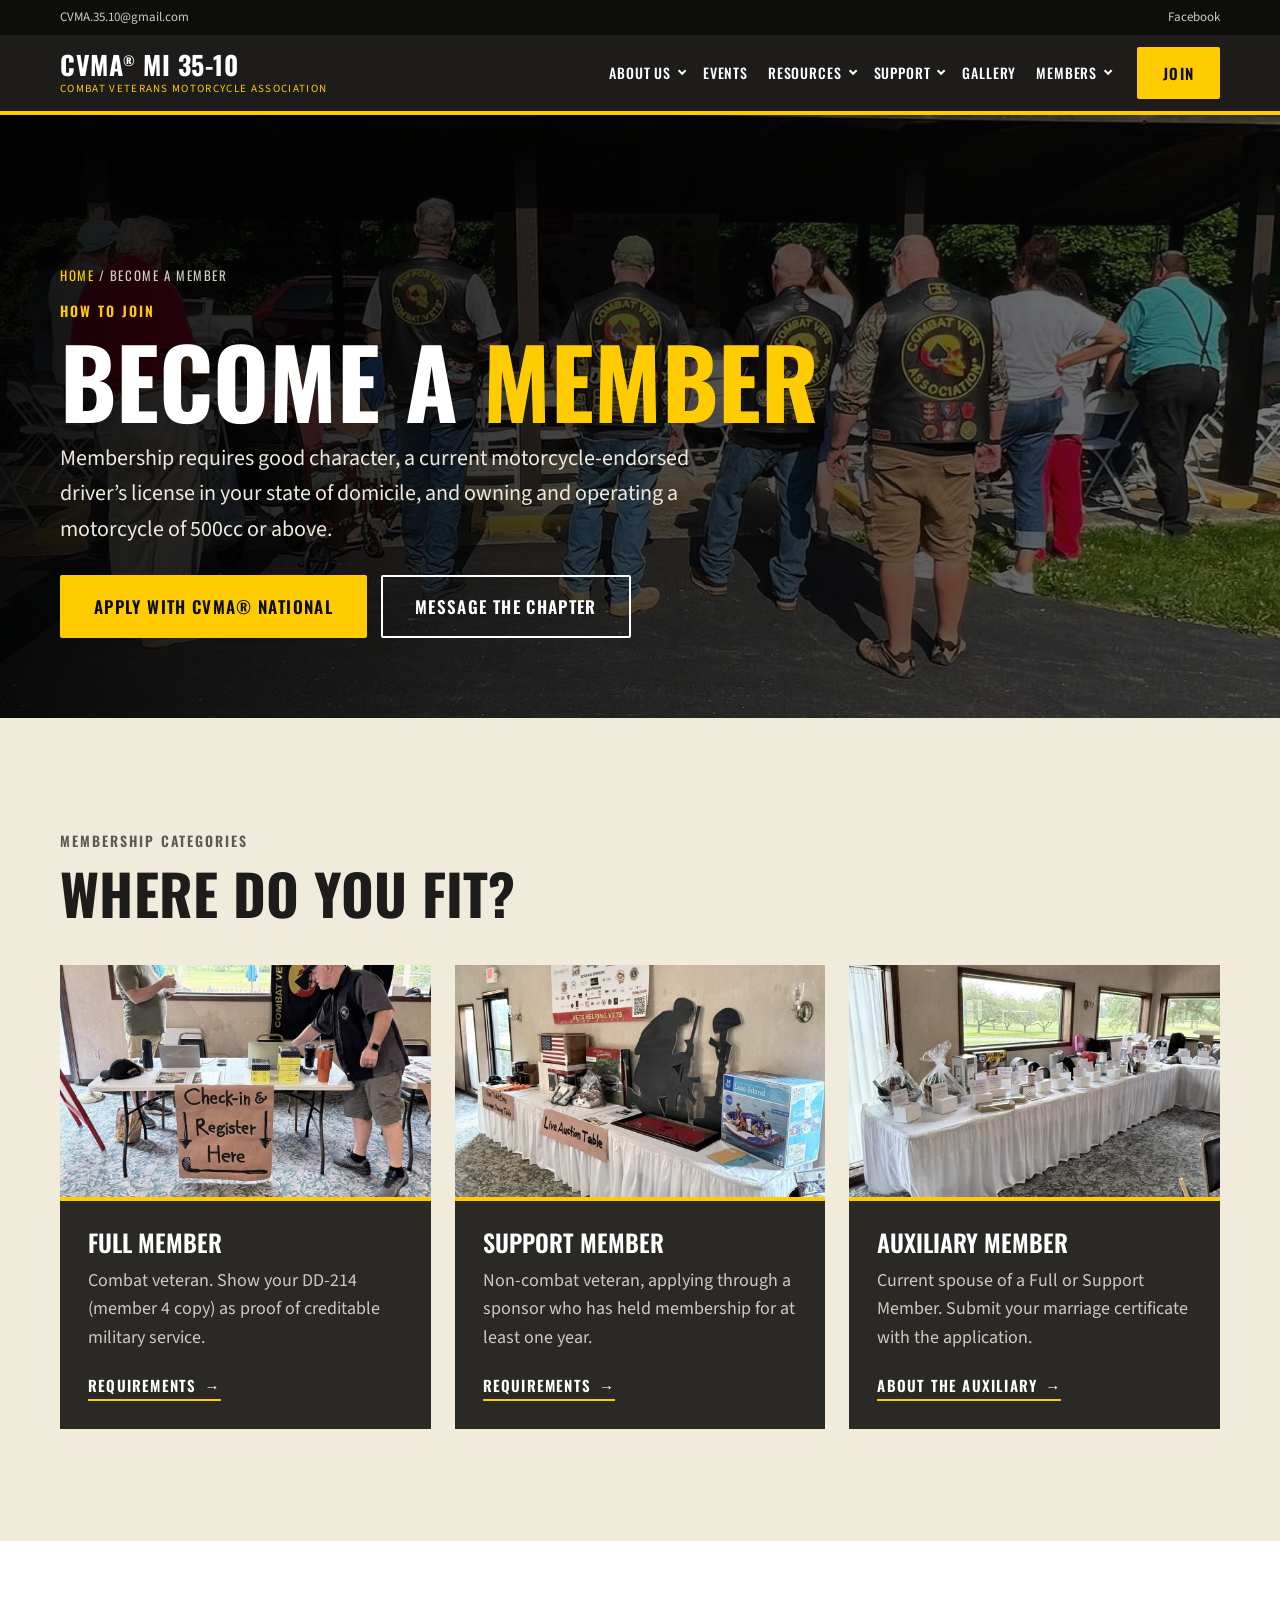
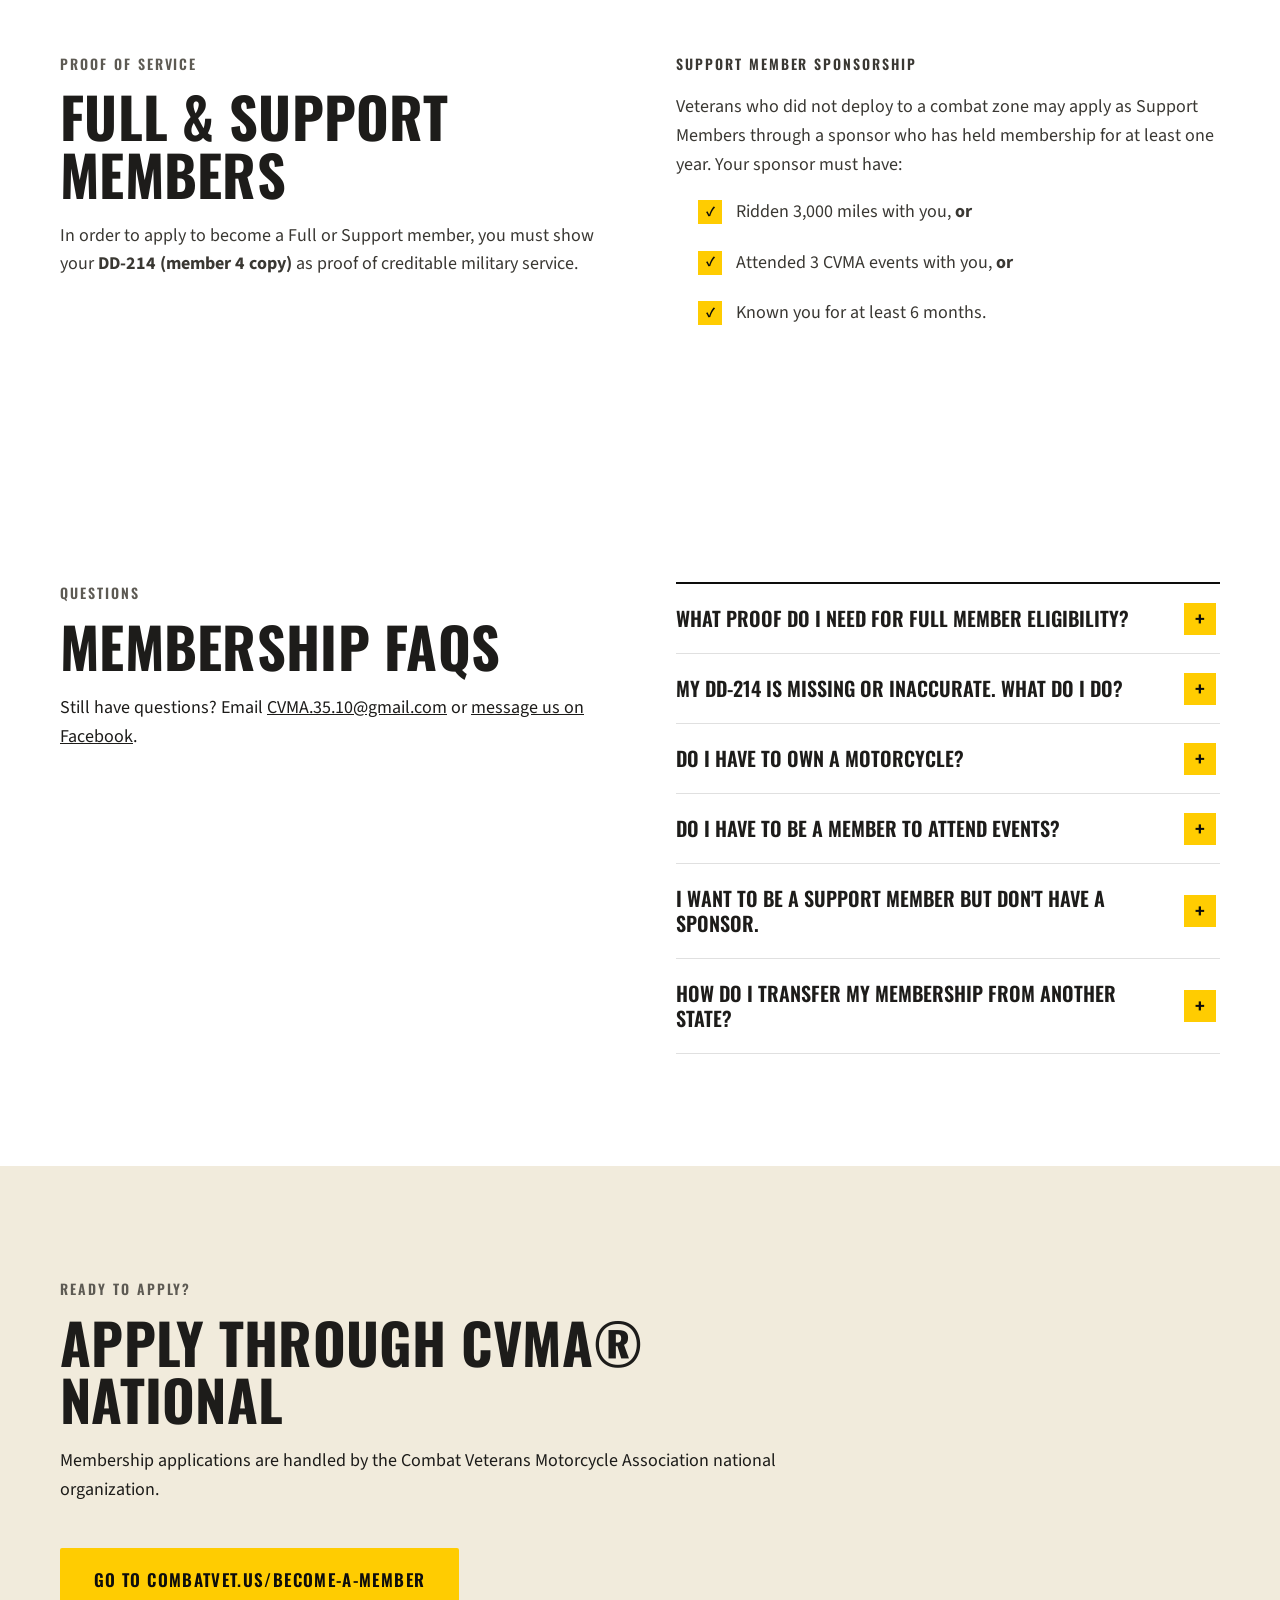
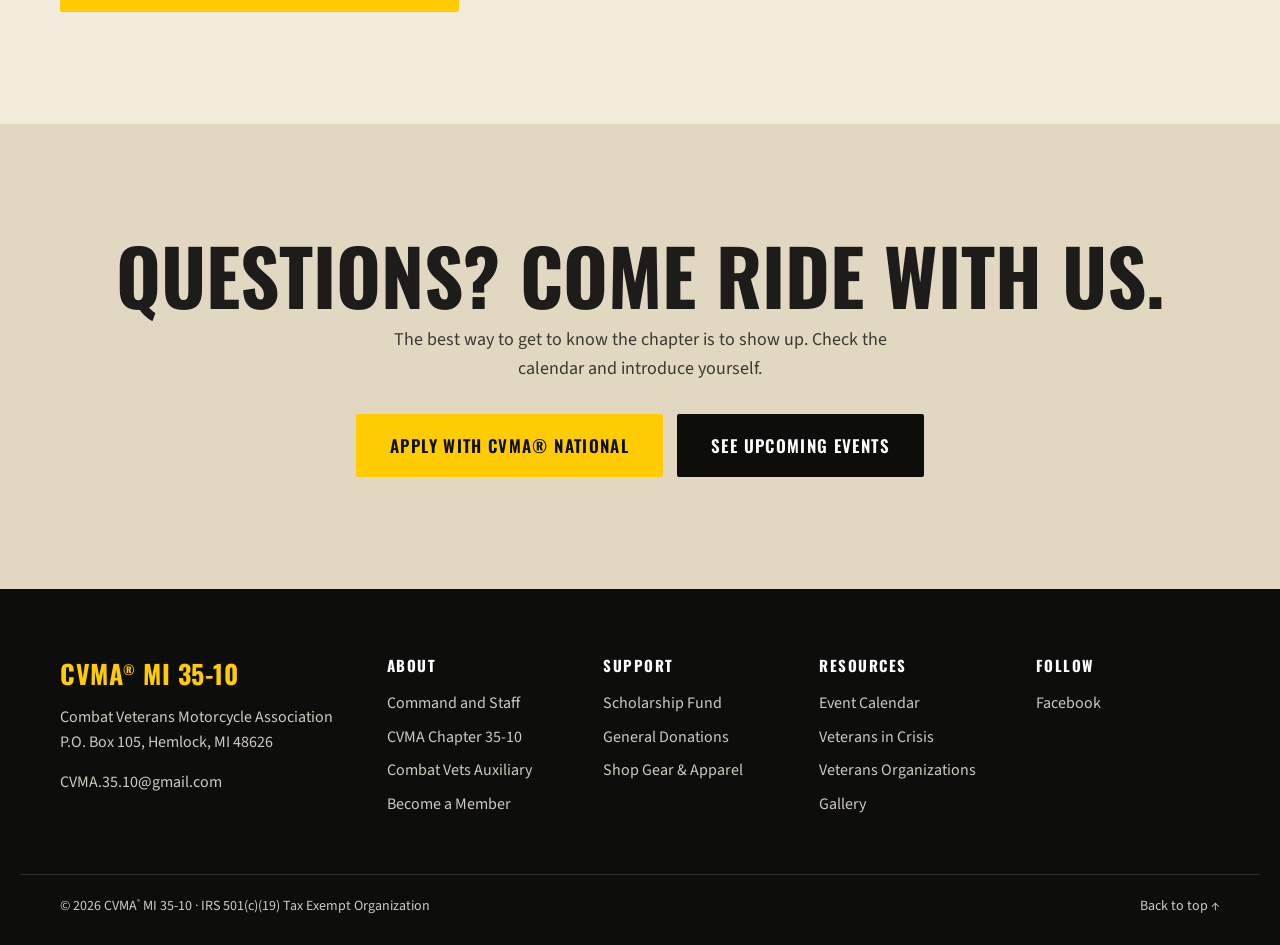
==== become-a-member/index.html @ 61078ded "Initial import: chapter website files from Brandon handoff (Oct 26, 2026)" ====
<!DOCTYPE html>
<html lang="en">
<head>
  <meta charset="utf-8">
  <meta name="viewport" content="width=device-width, initial-scale=1">
  <title>Become a Member | CVMA® MI 35-10</title>
  <meta name="description" content="How to join CVMA® MI 35-10 — membership requirements, FAQs and how to apply through CVMA® National.">
  <meta property="og:title" content="Become a Member — CVMA® MI 35-10">
  <meta property="og:description" content="How to join CVMA® MI 35-10 — membership requirements, FAQs and how to apply through CVMA® National.">
  <link rel="icon" href="../assets/img/favicon.png">
  <link rel="preconnect" href="https://fonts.googleapis.com">
  <link rel="preconnect" href="https://fonts.gstatic.com" crossorigin>
  <link href="https://fonts.googleapis.com/css2?family=Oswald:wght@400;500;600;700&family=Source+Sans+3:wght@400;600;700&display=swap" rel="stylesheet">
  <link rel="stylesheet" href="../css/styles.css">
</head>
<body data-page="become-a-member">
  <script src="../js/site-nav.js"></script>

  <main id="main">
    <section class="page-hero">
      <img class="page-hero__img" src="../assets/img/photos/8.jpg" alt="" onerror="this.remove()">
      <div class="wrap page-hero__inner">
        <p class="crumbs"><a href="../">Home</a> / Become a Member</p>
        <p class="eyebrow eyebrow--gold">How to Join</p>
        <h1>Become a <span>Member</span></h1>
        <p class="page-hero__lead">Membership requires good character, a current motorcycle-endorsed driver’s license in your state of domicile, and owning and operating a motorcycle of 500cc or above.</p>
        <div class="hero__ctas"><a class="btn btn--gold btn--lg" href="https://www.combatvet.us/become-a-member" target="_blank" rel="noopener">Apply with CVMA® National</a><a class="btn btn--ghost btn--lg" href="https://www.facebook.com/profile.php?id=61577806524375" target="_blank" rel="noopener">Message the Chapter</a></div>
      </div>
    </section>

    <section class="section section--tan">
      <div class="wrap">
        <div class="section__head">
          <p class="eyebrow">Membership Categories</p>
          <h2 class="h2">Where do you fit?</h2>
        </div>
        <div class="cards cards--3">
          <a class="tile" href="#full"><div class="tile__img"><img src="../assets/img/photos/19.jpg" alt="Full member" loading="lazy" onerror="cvmaPh(this)"></div><div class="tile__body"><h3>Full Member</h3><p>Combat veteran. Show your DD-214 (member 4 copy) as proof of creditable military service.</p><span class="link-arrow">Requirements</span></div></a>
          <a class="tile" href="#support"><div class="tile__img"><img src="../assets/img/photos/20.jpg" alt="Support member" loading="lazy" onerror="cvmaPh(this)"></div><div class="tile__body"><h3>Support Member</h3><p>Non-combat veteran, applying through a sponsor who has held membership for at least one year.</p><span class="link-arrow">Requirements</span></div></a>
          <a class="tile" href="../combat-vets-auxiliary/"><div class="tile__img"><img src="../assets/img/photos/21.jpg" alt="Auxiliary member" loading="lazy" onerror="cvmaPh(this)"></div><div class="tile__body"><h3>Auxiliary Member</h3><p>Current spouse of a Full or Support Member. Submit your marriage certificate with the application.</p><span class="link-arrow">About the Auxiliary</span></div></a>
        </div>
      </div>
    </section>

    <section class="section section--light">
      <div class="wrap two-col">
        <div id="full">
          <p class="eyebrow">Proof of Service</p>
          <h2 class="h2">Full &amp; Support members</h2>
          <div class="prose">
            <p>In order to apply to become a Full or Support member, you must show your <strong>DD-214 (member 4 copy)</strong> as proof of creditable military service.</p>
          </div>
        </div>
        <div id="support" class="prose">
          <p class="eyebrow">Support Member Sponsorship</p>
          <p>Veterans who did not deploy to a combat zone may apply as Support Members through a sponsor who has held membership for at least one year. Your sponsor must have:</p>
          <ul class="checks">
            <li>Ridden 3,000 miles with you, <strong>or</strong></li>
            <li>Attended 3 CVMA events with you, <strong>or</strong></li>
            <li>Known you for at least 6 months.</li>
          </ul>
        </div>
      </div>
    </section>

    <section class="section section--light">
      <div class="wrap two-col">
        <div>
          <p class="eyebrow">Questions</p>
          <h2 class="h2">Membership FAQs</h2>
          <p>Still have questions? Email <a href="mailto:CVMA.35.10@gmail.com">CVMA.35.10@gmail.com</a> or <a href="https://www.facebook.com/profile.php?id=61577806524375" target="_blank" rel="noopener">message us on Facebook</a>.</p>
        </div>
        <div class="faq">
          <details><summary>What proof do I need for Full Member eligibility?</summary><div><p>You MUST have a DD-214 showing your combat service or verifiable, official documentation showing a combat award.</p></div></details>
          <details><summary>My DD-214 is missing or inaccurate. What do I do?</summary><div><p>You can request your records from the National Archives: <a href="https://www.archives.gov/veterans/military-service-records" target="_blank" rel="noopener">archives.gov/veterans/military-service-records</a>.</p></div></details>
          <details><summary>Do I have to own a motorcycle?</summary><div><p>Yes. You MUST own a motorcycle 500cc or larger and have a valid registration and insurance.</p></div></details>
          <details><summary>Do I have to be a member to attend events?</summary><div><p>No. We welcome ALL vets to ride with CVMA 35-10 whether you are a member or not.</p></div></details>
          <details><summary>I want to be a Support Member but don't have a sponsor.</summary><div><p>Come out to our meetings and events — that's the best way to meet members who can sponsor you.</p></div></details>
          <details><summary>How do I transfer my membership from another state?</summary><div><p>Contact your current State Rep to start the transfer.</p></div></details>
        </div>
      </div>
    </section>

    <section class="section section--tan" id="apply">
      <div class="wrap">
        <div class="section__head">
          <p class="eyebrow">Ready to Apply?</p>
          <h2 class="h2">Apply through CVMA® National</h2>
          <p>Membership applications are handled by the Combat Veterans Motorcycle Association national organization.</p>
        </div>
        <a class="btn btn--gold btn--lg" href="https://www.combatvet.us/become-a-member" target="_blank" rel="noopener">Go to combatvet.us/become-a-member</a>
      </div>
    </section>
    <section class="join">
      <div class="wrap join__inner">
        <h2 class="join__title">Questions? Come ride with us.</h2>
        <p>The best way to get to know the chapter is to show up. Check the calendar and introduce yourself.</p>
        <div class="hero__ctas">
          <a class="btn btn--gold btn--lg" href="https://www.combatvet.us/become-a-member" target="_blank" rel="noopener">Apply with CVMA® National</a>
          <a class="btn btn--dark btn--lg" href="../event-calendar/">See Upcoming Events</a>
        </div>
      </div>
    </section>
  </main>

  <div data-site-footer></div>

  <script src="../js/main.js" defer></script>
</body>
</html>
---- css/styles.css ----
/* =========================================================
   CVMA MI 35-3 — site styles
   Bold military look: black / gold / tan, condensed caps.
   ========================================================= */
:root {
  --black: #0d0d0c;
  --ink: #1d1c1a;
  --charcoal: #2a2926;
  --gold: #ffcc01;
  --gold-dark: #e0b300;
  --tan: #f1ebdc;
  --tan-dark: #e2d8c1;
  --paper: #ffffff;
  --red: #b3171d;
  --muted: #5d5a53;
  --line: rgba(0, 0, 0, .12);

  --font-head: "Oswald", "Arial Narrow", Impact, sans-serif;
  --font-body: "Source Sans 3", system-ui, -apple-system, "Segoe UI", sans-serif;

  --wrap: 1240px;
  --gutter: clamp(16px, 4vw, 40px);
  --radius: 2px;
  --header-h: 76px;
}

*, *::before, *::after { box-sizing: border-box; }
html { scroll-behavior: smooth; }
body {
  margin: 0;
  font-family: var(--font-body);
  font-size: 18px;
  line-height: 1.6;
  color: var(--ink);
  background: var(--paper);
  -webkit-font-smoothing: antialiased;
}
img { max-width: 100%; display: block; }
a { color: inherit; }
sup { font-size: .5em; vertical-align: super; line-height: 0; }

.wrap { max-width: var(--wrap); margin: 0 auto; padding: 0 var(--gutter); }

.skip { position: absolute; left: -999px; top: 0; background: var(--gold); color: var(--black); padding: 8px 14px; z-index: 100; font-weight: 700; }
.skip:focus { left: 8px; }

:focus-visible { outline: 3px solid var(--gold); outline-offset: 2px; }

/* ---------- Type ---------- */
.eyebrow {
  font-family: var(--font-head);
  text-transform: uppercase;
  letter-spacing: .14em;
  font-size: 14px;
  font-weight: 600;
  color: var(--muted);
  margin: 0 0 12px;
}
.eyebrow--gold { color: var(--gold); }
.h2 {
  font-family: var(--font-head);
  text-transform: uppercase;
  font-weight: 700;
  font-size: clamp(32px, 4.6vw, 56px);
  line-height: 1.02;
  letter-spacing: .005em;
  margin: 0 0 20px;
}
h3 {
  font-family: var(--font-head);
  text-transform: uppercase;
  font-weight: 600;
  font-size: 24px;
  line-height: 1.15;
  margin: 0 0 10px;
}

/* ---------- Buttons ---------- */
.btn {
  display: inline-flex; align-items: center; justify-content: center;
  font-family: var(--font-head);
  text-transform: uppercase;
  letter-spacing: .08em;
  font-weight: 600;
  font-size: 15px;
  text-decoration: none;
  padding: 12px 24px;
  border: 2px solid transparent;
  border-radius: var(--radius);
  transition: background .15s, color .15s, border-color .15s;
  cursor: pointer;
  white-space: nowrap;
}
.btn--lg { font-size: 17px; padding: 16px 32px; }
.btn--gold { background: var(--gold); color: var(--black); border-color: var(--gold); }
.btn--gold:hover { background: var(--gold-dark); border-color: var(--gold-dark); }
.btn--ghost { color: #fff; border-color: #fff; background: transparent; }
.btn--ghost:hover { background: #fff; color: var(--black); }
.btn--dark { background: var(--black); color: #fff; border-color: var(--black); }
.btn--dark:hover { background: var(--charcoal); }

.link-arrow {
  display: inline-flex; align-items: center; gap: 8px;
  font-family: var(--font-head);
  text-transform: uppercase; letter-spacing: .08em; font-weight: 600; font-size: 15px;
  text-decoration: none;
  border-bottom: 2px solid var(--gold);
  padding-bottom: 2px;
}
.link-arrow::after { content: "→"; transition: transform .15s; }
a:hover .link-arrow::after, .link-arrow:hover::after { transform: translateX(4px); }

/* ---------- Utility bar ---------- */
.utility { background: var(--black); color: #cfcac0; font-size: 13px; }
.utility__inner { display: flex; justify-content: space-between; gap: 16px; padding-top: 7px; padding-bottom: 7px; }
.utility a { text-decoration: none; margin-right: 20px; }
.utility__right a:last-child, .utility__left a:last-child { margin-right: 0; }
.utility a:hover { color: var(--gold); }

/* ---------- Header / nav ---------- */
.header {
  position: sticky; top: 0; z-index: 50;
  background: var(--ink);
  color: #fff;
  border-bottom: 4px solid var(--gold);
}
.header__inner { display: flex; align-items: center; justify-content: space-between; min-height: var(--header-h); gap: 24px; }

.brand { display: flex; align-items: center; gap: 12px; text-decoration: none; }
.brand__logo { height: 54px; width: auto; }
.brand__text { display: flex; flex-direction: column; line-height: 1.05; }
.brand__name { font-family: var(--font-head); font-weight: 700; font-size: 26px; text-transform: uppercase; letter-spacing: .02em; color: #fff; margin: 0; }
.brand__sub { font-size: 11px; white-space: nowrap; text-transform: uppercase; letter-spacing: .12em; color: var(--gold); margin-top: 4px; }

.nav { display: flex; align-items: center; gap: 18px; }
.nav__list { list-style: none; display: flex; flex-wrap: nowrap; margin: 0; padding: 0; }
.nav__item { position: relative; }
.nav__link {
  display: flex; align-items: center; gap: 6px;
  height: var(--header-h);
  padding: 0 10px;
  background: none; border: 0; color: #fff;
  font-family: var(--font-head); text-transform: uppercase; letter-spacing: .06em;
  font-size: 14px; font-weight: 500;
  text-decoration: none; cursor: pointer;
  position: relative;
  white-space: nowrap;
}
.has-menu > .nav__link::after { content: ""; width: 6px; height: 6px; border-right: 2px solid currentColor; border-bottom: 2px solid currentColor; transform: rotate(45deg) translateY(-3px); }
.nav__link:hover, .nav__item.open > .nav__link { color: var(--gold); }
.nav__link::before { content: ""; position: absolute; left: 13px; right: 13px; bottom: 0; height: 4px; background: var(--gold); transform: scaleX(0); transition: transform .15s; }
.nav__link:hover::before, .nav__item.open > .nav__link::before { transform: scaleX(1); }

.menu {
  list-style: none; margin: 0; padding: 8px 0;
  position: absolute; top: calc(100% + 4px); left: 0; min-width: 240px;
  background: var(--black);
  border-top: 4px solid var(--gold);
  box-shadow: 0 12px 30px rgba(0,0,0,.35);
  opacity: 0; visibility: hidden; transform: translateY(6px);
  transition: opacity .15s, transform .15s, visibility .15s;
}
.nav__item.open > .menu { opacity: 1; visibility: visible; transform: none; }
.menu a { display: block; padding: 10px 20px; text-decoration: none; color: #e9e5dc; font-size: 16px; }
.menu a:hover { background: var(--charcoal); color: var(--gold); }

.nav-toggle { display: none; background: none; border: 0; width: 44px; height: 44px; padding: 10px; cursor: pointer; }
.nav-toggle span { display: block; height: 3px; background: #fff; margin: 5px 0; transition: transform .2s, opacity .2s; }
.nav-toggle[aria-expanded="true"] span:nth-child(1) { transform: translateY(8px) rotate(45deg); }
.nav-toggle[aria-expanded="true"] span:nth-child(2) { opacity: 0; }
.nav-toggle[aria-expanded="true"] span:nth-child(3) { transform: translateY(-8px) rotate(-45deg); }

/* ---------- Hero ---------- */
.hero {
  position: relative;
  min-height: min(88vh, 820px);
  display: flex; align-items: flex-end;
  color: #fff;
  background: var(--black);
  overflow: hidden;
}
.hero__media { position: absolute; inset: 0; pointer-events: none; }
.hero__media iframe {
  position: absolute; top: 50%; left: 50%;
  width: 100vw; height: 56.25vw;          /* 16:9 cover */
  min-height: 100%; min-width: 177.78vh;
  transform: translate(-50%, -50%);
  border: 0;
}
.hero__shade {
  position: absolute; inset: 0;
  background:
    linear-gradient(90deg, rgba(0,0,0,.82) 0%, rgba(0,0,0,.45) 55%, rgba(0,0,0,.15) 100%),
    linear-gradient(0deg, rgba(0,0,0,.7) 0%, rgba(0,0,0,0) 45%);
}
.hero__content { position: relative; width: 100%; padding-top: 120px; padding-bottom: clamp(56px, 9vh, 96px); }
.hero__title {
  font-family: var(--font-head);
  text-transform: uppercase;
  font-weight: 700;
  font-size: clamp(64px, 11vw, 150px);
  line-height: .9;
  letter-spacing: -.005em;
  margin: 0 0 20px;
}
.hero__title span { color: var(--gold); }
.hero__lead { font-size: clamp(19px, 2vw, 24px); max-width: 560px; margin: 0 0 32px; color: #eee9df; }
.hero__ctas { display: flex; flex-wrap: wrap; gap: 14px; }

/* ---------- Announcement strip ---------- */
.strip { display: block; background: var(--gold); color: var(--black); text-decoration: none; font-weight: 600; }
.strip__inner { display: flex; align-items: center; gap: 16px; padding-top: 14px; padding-bottom: 14px; }
.strip__tag { font-family: var(--font-head); text-transform: uppercase; letter-spacing: .1em; background: var(--black); color: var(--gold); font-size: 13px; padding: 4px 10px; }
.strip__arrow { margin-left: auto; font-size: 22px; transition: transform .15s; }
.strip:hover .strip__arrow { transform: translateX(6px); }

/* ---------- Sections ---------- */
.section { padding: clamp(64px, 9vw, 112px) 0; }
.section--light { background: var(--paper); }
.section--tan { background: var(--tan); }
.section--dark { background: var(--ink); color: #fff; }
.section__head { max-width: 760px; margin-bottom: 44px; }

/* Split */
.split { display: grid; grid-template-columns: 1fr 1fr; gap: clamp(32px, 6vw, 80px); align-items: center; }
.split__text p { margin: 0 0 18px; color: #3a3833; }
.split__text .link-arrow { margin-top: 10px; }
.split__media { margin: 0; position: relative; }
.split__media img { width: 100%; aspect-ratio: 4 / 5; object-fit: cover; }
.split__media figcaption {
  position: absolute; left: 0; bottom: 0;
  background: var(--black); color: var(--gold);
  font-family: var(--font-head); text-transform: uppercase; letter-spacing: .1em; font-size: 13px;
  padding: 8px 14px;
}
.split__media::before { content: ""; position: absolute; inset: 18px -18px -18px 18px; border: 4px solid var(--gold); z-index: -1; }
.split__media.is-empty { aspect-ratio: 4 / 5; background: var(--black) url("../assets/img/patch-fallback.svg") center / 55% no-repeat; }

/* Stats */
.stats { background: var(--black); color: #fff; border-top: 4px solid var(--gold); }
.stats__grid { display: grid; grid-template-columns: repeat(4, 1fr); }
.stat { padding: 40px 24px; border-left: 1px solid rgba(255,255,255,.14); }
.stat:first-child { border-left: 0; padding-left: 0; }
.stat__num { display: block; font-family: var(--font-head); font-weight: 700; font-size: clamp(34px, 3.4vw, 50px); color: var(--gold); line-height: 1; margin-bottom: 8px; white-space: nowrap; }
.stat__label { font-size: 15px; text-transform: uppercase; letter-spacing: .08em; color: #cfcac0; }

/* Cards */
.cards { display: grid; gap: 24px; }
.cards--3 { grid-template-columns: repeat(3, 1fr); }
.cards--4 { grid-template-columns: repeat(4, 1fr); }

.card { background: var(--paper); padding: 32px 28px; border-top: 4px solid var(--black); }
.card p { margin: 0; color: var(--muted); font-size: 17px; }
.swatch { display: flex; align-items: center; justify-content: center; width: 56px; height: 56px; margin-bottom: 22px; font-size: 34px; color: #fff; }
.swatch--red { background: var(--red); }
.swatch--gold { background: var(--gold); }
.swatch--black { background: var(--black); }
.swatch--ace { background: var(--black); color: #fff; border: 3px solid var(--gold); }

.tile { display: flex; flex-direction: column; background: var(--charcoal); text-decoration: none; color: #fff; transition: transform .2s; }
.tile:hover { transform: translateY(-4px); }
.tile__img {
  aspect-ratio: 16 / 10; overflow: hidden;
  background: linear-gradient(135deg, #3a3834, #121211);
  position: relative;
}
.tile__img::after { content: "CVMA"; position: absolute; inset: 0; display: grid; place-items: center; font-family: var(--font-head); font-weight: 700; font-size: 48px; letter-spacing: .1em; color: rgba(255,204,1,.12); }
.tile__img img { position: relative; z-index: 1; width: 100%; height: 100%; object-fit: cover; transition: transform .4s; }
.tile:hover .tile__img img { transform: scale(1.04); }
.tile__body { padding: 28px; border-top: 4px solid var(--gold); flex: 1; display: flex; flex-direction: column; }
.tile__body p { color: #cfcac0; margin: 0 0 20px; flex: 1; }
.tile__body .link-arrow { align-self: flex-start; }

.action { display: flex; flex-direction: column; background: var(--paper); padding: 32px 28px; text-decoration: none; border-bottom: 4px solid transparent; transition: border-color .15s, transform .2s; }
.action:hover { border-bottom-color: var(--gold); transform: translateY(-3px); }
.action p { color: var(--muted); margin: 0 0 20px; flex: 1; font-size: 17px; }
.action .link-arrow { align-self: flex-start; }

/* Countdown */
.countdown { background: var(--gold); color: var(--black); padding: clamp(48px, 7vw, 80px) 0; }
.countdown__inner { display: grid; grid-template-columns: 1.2fr 1fr; gap: 40px; align-items: center; }
.countdown .eyebrow { color: rgba(0,0,0,.65); }
.countdown .h2 { margin-bottom: 8px; }
.countdown__place { font-family: var(--font-head); text-transform: uppercase; letter-spacing: .08em; font-size: 20px; font-weight: 600; margin: 0 0 8px; }
.countdown p { margin: 0; }
.timer { display: grid; grid-template-columns: repeat(4, 1fr); gap: 10px; }
.timer__unit { background: var(--black); color: #fff; text-align: center; padding: 18px 6px; }
.timer__unit span { display: block; font-family: var(--font-head); font-weight: 700; font-size: clamp(34px, 4vw, 52px); line-height: 1; color: var(--gold); }
.timer__unit small { display: block; margin-top: 8px; text-transform: uppercase; letter-spacing: .12em; font-size: 12px; color: #cfcac0; }
.timer.is-tba .timer__unit span { font-size: 26px; }

/* Videos */
.videos { display: grid; grid-template-columns: 1fr 1fr; gap: 28px; }
.video { margin: 0; }
.video__frame { position: relative; aspect-ratio: 16 / 9; background: var(--black); }
.video__frame iframe { position: absolute; inset: 0; width: 100%; height: 100%; border: 0; }
.video figcaption { font-family: var(--font-head); text-transform: uppercase; letter-spacing: .06em; font-weight: 600; font-size: 20px; padding: 14px 0 0; border-top: 4px solid var(--gold); margin-top: 0; }

/* Crisis */
.crisis { background: var(--red); color: #fff; padding: 36px 0; }
.crisis__inner { display: flex; align-items: center; justify-content: space-between; gap: 24px 40px; flex-wrap: wrap; }
.crisis h2 { font-family: var(--font-head); text-transform: uppercase; font-size: clamp(24px, 2.8vw, 32px); margin: 0 0 6px; line-height: 1.1; }
.crisis p { margin: 0; }
.crisis__ctas { display: flex; gap: 12px; flex-wrap: wrap; }

/* Join */
.join { background: var(--tan-dark); padding: clamp(64px, 9vw, 112px) 0; text-align: center; }
.join__inner { display: flex; flex-direction: column; align-items: center; }
.join__title { font-family: var(--font-head); text-transform: uppercase; font-weight: 700; font-size: clamp(40px, 6vw, 80px); line-height: 1; margin: 0 0 14px; }
.join p { margin: 0 0 30px; color: #3a3833; max-width: 560px; }

/* Footer */
.footer { background: var(--black); color: #cfcac0; padding-top: 64px; font-size: 16px; }
.footer__grid { display: grid; grid-template-columns: 1.6fr repeat(4, 1fr); gap: 32px; padding-bottom: 48px; }
.footer h4 { font-family: var(--font-head); text-transform: uppercase; letter-spacing: .1em; color: #fff; font-size: 15px; margin: 0 0 14px; }
.footer ul { list-style: none; margin: 0; padding: 0; }
.footer li { margin-bottom: 8px; }
.footer a { text-decoration: none; }
.footer a:hover { color: var(--gold); }
.footer__brand .brand__name { color: var(--gold); margin-bottom: 10px; }
.footer__brand p { margin: 0 0 14px; }
.footer__legal { display: flex; justify-content: space-between; gap: 16px; flex-wrap: wrap; border-top: 1px solid rgba(255,255,255,.14); padding-top: 20px; padding-bottom: 28px; font-size: 14px; }
.footer__legal p { margin: 0; }

/* ---------- Responsive ---------- */
@media (max-width: 1240px) {
  .brand__sub { display: none; }
}
@media (max-width: 1120px) {
  .brand__sub { display: block; }
  .nav-toggle { display: block; }
  .nav {
    position: fixed; left: 0; right: 0; top: var(--nav-top, 110px); bottom: 0;
    flex-direction: column; align-items: stretch; gap: 0;
    background: var(--ink);
    padding: 8px var(--gutter) 32px;
    overflow-y: auto;
    transform: translateX(100%); transition: transform .25s;
  }
  .nav.open { transform: none; }
  .nav__list { flex-direction: column; }
  .nav__link { height: auto; width: 100%; padding: 16px 0; font-size: 20px; justify-content: space-between; border-bottom: 1px solid rgba(255,255,255,.1); }
  .nav__link::before { display: none; }
  .menu { position: static; opacity: 1; visibility: visible; transform: none; box-shadow: none; border-top: 0; display: none; background: transparent; padding: 0 0 8px 12px; }
  .nav__item.open > .menu { display: block; }
  .nav__cta { margin-top: 24px; padding: 16px; font-size: 18px; }
  body.nav-open { overflow: hidden; }
}
@media (max-width: 900px) {
  .split, .countdown__inner, .videos { grid-template-columns: 1fr; }
  .split__media { max-width: 480px; }
  .cards--3 { grid-template-columns: 1fr; }
  .cards--4 { grid-template-columns: 1fr 1fr; }
  .stats__grid { grid-template-columns: 1fr 1fr; }
  .stat:nth-child(3) { border-left: 0; padding-left: 0; }
  .stat { border-top: 1px solid rgba(255,255,255,.14); }
  .stat:nth-child(-n+2) { border-top: 0; }
  .footer__grid { grid-template-columns: 1fr 1fr; }
  .footer__brand { grid-column: 1 / -1; }
}
@media (max-width: 600px) {
  body { font-size: 17px; }
  .utility__left a:nth-child(2) { display: none; }
  .brand__logo { height: 44px; }
  .brand__name { font-size: 22px; }
  .brand__sub { font-size: 9px; }
  .cards--4 { grid-template-columns: 1fr; }
  .hero { min-height: 82vh; }
  .hero__ctas .btn { flex: 1 1 100%; }
  .strip__inner { font-size: 15px; }
  .stat { padding: 28px 12px 28px 0; }
  .stat:nth-child(even) { padding-left: 16px; }
  .split__media::before { inset: 12px -12px -12px 12px; }
}
@media (prefers-reduced-motion: reduce) {
  *, *::before, *::after { transition: none !important; scroll-behavior: auto !important; }
}

/* =========================================================
   Inner pages
   ========================================================= */
.nav__link[aria-current="page"], .menu a[aria-current="page"] { color: var(--gold); }

/* Page hero */
.page-hero { position: relative; background: var(--black); color: #fff; overflow: hidden; }
.page-hero__img { position: absolute; inset: 0; width: 100%; height: 100%; object-fit: cover; opacity: .55; }
.page-hero::after { content: ""; position: absolute; inset: 0; background: linear-gradient(90deg, rgba(0,0,0,.85) 0%, rgba(0,0,0,.35) 70%, rgba(0,0,0,.15) 100%); }
.page-hero__inner { position: relative; z-index: 1; padding-top: clamp(72px, 12vw, 150px); padding-bottom: clamp(48px, 7vw, 80px); }
.page-hero h1 { font-family: var(--font-head); text-transform: uppercase; font-weight: 700; font-size: clamp(44px, 7.5vw, 96px); line-height: .95; margin: 0 0 16px; max-width: 900px; }
.page-hero h1 span { color: var(--gold); }
.page-hero__lead { font-size: clamp(18px, 1.8vw, 22px); color: #eee9df; max-width: 640px; margin: 0; }
.page-hero .hero__ctas { margin-top: 28px; }
.page-hero--red { background: var(--red); }
.page-hero--red::after { background: linear-gradient(90deg, rgba(0,0,0,.35), rgba(0,0,0,0)); }
.page-hero--red .eyebrow--gold { color: #fff; }

.crumbs { font-size: 13px; text-transform: uppercase; letter-spacing: .12em; font-family: var(--font-head); margin: 0 0 14px; color: #cfcac0; }
.crumbs a { text-decoration: none; color: var(--gold); }
.crumbs a:hover { text-decoration: underline; }

/* Prose */
.prose { max-width: 760px; }
.prose p, .prose li { color: #3a3833; }
.prose p { margin: 0 0 18px; }
.prose ul { padding-left: 22px; margin: 0 0 22px; }
.prose li { margin-bottom: 8px; }
.prose li::marker { color: var(--gold-dark); }
.section--dark .prose p, .section--dark .prose li { color: #d9d4ca; }
.callout { background: var(--black); color: #fff; padding: 22px 26px; border-left: 6px solid var(--gold); margin: 28px 0; }
.callout p { margin: 0; color: #eee9df !important; }
.callout strong { color: var(--gold); }

/* Checklist */
.checks { list-style: none; padding: 0; margin: 0; display: grid; gap: 14px; }
.checks li { position: relative; padding-left: 38px; color: #3a3833; }
.checks li::before { content: "✓"; position: absolute; left: 0; top: 2px; width: 24px; height: 24px; background: var(--gold); color: var(--black); font-weight: 700; font-size: 14px; display: grid; place-items: center; }

/* Photo strip */
.photos { display: grid; grid-template-columns: repeat(3, 1fr); gap: 12px; }
.photos img { width: 100%; aspect-ratio: 3 / 2; object-fit: cover; }

/* People */
.people { display: grid; grid-template-columns: repeat(auto-fill, minmax(220px, 1fr)); gap: 24px; }
.person { background: var(--paper); }
.section--dark .person { background: var(--charcoal); }
.person__img { aspect-ratio: 1; background: linear-gradient(135deg, #3a3834, #121211); position: relative; overflow: hidden; }
.person__img img { position: relative; z-index: 1; width: 100%; height: 100%; object-fit: cover; }
.person__img::after { content: attr(data-initials); position: absolute; inset: 0; display: grid; place-items: center; font-family: var(--font-head); font-weight: 700; font-size: 64px; color: rgba(255,204,1,.35); }
.person__body { padding: 18px 20px 22px; border-top: 4px solid var(--gold); }
.person__role { font-family: var(--font-head); text-transform: uppercase; letter-spacing: .1em; font-size: 13px; color: var(--muted); margin: 0 0 4px; }
.section--dark .person__role { color: var(--gold); }
.person__name { font-family: var(--font-head); text-transform: uppercase; font-weight: 600; font-size: 22px; line-height: 1.15; margin: 0; }
.person__name em { font-style: normal; color: var(--gold-dark); display: block; font-size: 17px; }
.section--dark .person__name em { color: var(--gold); }

/* Steps */
.steps { counter-reset: step; display: grid; grid-template-columns: repeat(3, 1fr); gap: 24px; }
.step { background: var(--paper); padding: 32px 28px; position: relative; }
.step::before { counter-increment: step; content: counter(step, decimal-leading-zero); font-family: var(--font-head); font-weight: 700; font-size: 44px; color: var(--gold-dark); line-height: 1; display: block; margin-bottom: 14px; }
.step p { margin: 0; color: var(--muted); font-size: 17px; }

/* Fee table */
.fees { width: 100%; border-collapse: collapse; background: var(--paper); }
.fees th, .fees td { text-align: left; padding: 16px 20px; border-bottom: 1px solid var(--line); }
.fees th { font-family: var(--font-head); text-transform: uppercase; letter-spacing: .08em; font-size: 14px; background: var(--black); color: #fff; }
.fees td:last-child { font-family: var(--font-head); font-weight: 600; font-size: 20px; text-align: right; }
.fees th:last-child { text-align: right; }

/* FAQ */
.faq { border-top: 2px solid var(--black); }
.faq details { border-bottom: 1px solid var(--line); }
.faq summary { list-style: none; cursor: pointer; padding: 22px 48px 22px 0; position: relative; font-family: var(--font-head); text-transform: uppercase; font-weight: 600; font-size: 20px; line-height: 1.25; }
.faq summary::-webkit-details-marker { display: none; }
.faq summary::after { content: "+"; position: absolute; right: 4px; top: 50%; transform: translateY(-50%); width: 32px; height: 32px; display: grid; place-items: center; background: var(--gold); color: var(--black); font-size: 22px; }
.faq details[open] summary::after { content: "–"; }
.faq details > div { padding: 0 0 22px; color: #3a3833; max-width: 760px; }
.faq details > div p { margin: 0 0 10px; }

/* Downloads / link list */
.docs { display: grid; gap: 12px; }
.doc { display: flex; align-items: center; gap: 18px; background: var(--paper); padding: 18px 22px; text-decoration: none; border-left: 6px solid var(--gold); transition: transform .15s, background .15s; }
.doc:hover { transform: translateX(4px); }
.doc__icon { flex: none; width: 44px; height: 44px; background: var(--black); color: var(--gold); display: grid; place-items: center; font-family: var(--font-head); font-weight: 700; font-size: 12px; letter-spacing: .06em; }
.doc__title { font-family: var(--font-head); text-transform: uppercase; font-weight: 600; font-size: 18px; line-height: 1.2; }
.doc__meta { display: block; font-family: var(--font-body); text-transform: none; font-weight: 400; font-size: 15px; color: var(--muted); margin-top: 2px; }
.doc__go { margin-left: auto; font-size: 22px; }

/* Resource cards */
.res { display: flex; flex-direction: column; background: var(--paper); padding: 30px 28px; text-decoration: none; border-top: 4px solid var(--black); transition: border-color .15s, transform .2s; }
.res:hover { border-top-color: var(--gold); transform: translateY(-3px); }
.res p { color: var(--muted); margin: 0 0 20px; flex: 1; font-size: 17px; }
.res .link-arrow { align-self: flex-start; }
.res__tag { font-family: var(--font-head); text-transform: uppercase; letter-spacing: .12em; font-size: 12px; color: var(--muted); margin-bottom: 8px; }

/* Big CTA panel */
.panel { display: grid; grid-template-columns: 1.3fr 1fr; background: var(--black); color: #fff; }
.panel__body { padding: clamp(32px, 5vw, 56px); }
.panel__body p { color: #d9d4ca; margin: 0 0 24px; }
.panel__media { position: relative; min-height: 280px; background: var(--charcoal); }
.panel__media img { position: absolute; inset: 0; width: 100%; height: 100%; object-fit: cover; }
.panel .h2 { color: #fff; }

/* Store cards */
.stores { display: grid; grid-template-columns: 1fr 1fr; gap: 24px; }
.store { background: var(--ink); color: #fff; padding: clamp(32px, 5vw, 56px); border-top: 6px solid var(--gold); display: flex; flex-direction: column; }
.store p { color: #d9d4ca; flex: 1; margin: 0 0 28px; }
.store .btn { align-self: flex-start; }

/* Events */
.events { display: grid; gap: 16px; }
.event { display: grid; grid-template-columns: 110px 1fr auto; gap: 24px; align-items: center; background: var(--paper); padding: 22px 24px; }
.event__date { background: var(--black); color: #fff; text-align: center; padding: 12px 6px; font-family: var(--font-head); text-transform: uppercase; line-height: 1; }
.event__date b { display: block; font-size: 40px; color: var(--gold); margin: 4px 0; }
.event__date small { font-size: 13px; letter-spacing: .1em; }
.event h3 { margin: 0 0 4px; }
.event p { margin: 0; color: var(--muted); font-size: 17px; }
.event.is-past { opacity: .6; }
.events__empty { background: var(--paper); padding: 28px; color: var(--muted); }

/* Gallery */
.gallery { display: grid; grid-template-columns: repeat(auto-fill, minmax(240px, 1fr)); gap: 10px; }
.gallery a { display: block; overflow: hidden; background: var(--charcoal); aspect-ratio: 1; }
.gallery img { width: 100%; height: 100%; object-fit: cover; transition: transform .35s; }
.gallery a:hover img { transform: scale(1.05); }
.gallery-block + .gallery-block { margin-top: 56px; }
.gallery-block h2 { font-family: var(--font-head); text-transform: uppercase; font-size: 30px; margin: 0 0 18px; padding-bottom: 10px; border-bottom: 4px solid var(--gold); display: inline-block; }

.lightbox { position: fixed; inset: 0; z-index: 200; background: rgba(0,0,0,.94); display: none; align-items: center; justify-content: center; padding: 56px 16px; }
.lightbox.open { display: flex; }
.lightbox img { max-width: 100%; max-height: 100%; object-fit: contain; }
.lightbox button { position: absolute; background: var(--gold); color: var(--black); border: 0; width: 48px; height: 48px; font-size: 26px; cursor: pointer; font-weight: 700; }
.lightbox__close { top: 12px; right: 12px; }
.lightbox__prev { left: 12px; top: 50%; transform: translateY(-50%); }
.lightbox__next { right: 12px; top: 50%; transform: translateY(-50%); }

/* Members gate */
.gate { max-width: 720px; margin: 0 auto; text-align: center; background: var(--paper); padding: clamp(36px, 6vw, 64px); border-top: 6px solid var(--gold); }
.gate__lock { width: 64px; height: 64px; margin: 0 auto 20px; background: var(--black); color: var(--gold); display: grid; place-items: center; font-size: 30px; }
.gate p { color: var(--muted); }
.gate .hero__ctas { justify-content: center; margin-top: 24px; }

/* YouTube / video wrapper */
.embed { position: relative; aspect-ratio: 16 / 9; background: var(--black); }
.embed iframe { position: absolute; inset: 0; width: 100%; height: 100%; border: 0; }

.two-col { display: grid; grid-template-columns: 1fr 1fr; gap: clamp(32px, 6vw, 72px); align-items: start; }
.fineprint { font-size: 15px; color: var(--muted); margin-top: 24px; }

@media (max-width: 900px) {
  .photos, .steps, .stores, .panel, .two-col { grid-template-columns: 1fr; }
  .event { grid-template-columns: 90px 1fr; }
  .event .btn { grid-column: 1 / -1; justify-self: start; }
}
@media (max-width: 600px) {
  .photos { grid-template-columns: 1fr 1fr; }
  .gallery { grid-template-columns: repeat(2, 1fr); gap: 6px; }
  .doc__go { display: none; }
}

/* =========================================================
   Placeholders (photos / videos / headshots not added yet)
   ========================================================= */
.tba { opacity: .7; margin-right: 20px; }
.ph {
  position: relative; z-index: 1;
  width: 100%; height: 100%;
  display: flex; flex-direction: column; align-items: center; justify-content: center; gap: 10px;
  background: repeating-linear-gradient(45deg, #26251f 0 14px, #1e1d19 14px 28px);
  color: #9a937f;
  font-family: var(--font-head); text-transform: uppercase; letter-spacing: .14em; font-size: 13px;
  text-align: center; padding: 16px;
  outline: 1px dashed rgba(255, 204, 1, .35); outline-offset: -10px;
}
.ph svg { width: 40px; height: 40px; color: var(--gold); opacity: .7; }
.ph--video svg { width: 56px; height: 56px; }
.split__media > .ph { aspect-ratio: 4 / 5; }
.photos > .ph { aspect-ratio: 3 / 2; }
.panel__media > .ph, .video__frame > .ph, .embed > .ph { position: absolute; inset: 0; }
.gallery > .ph { aspect-ratio: 1; }
.person__img--empty { display: grid; place-items: center; }
.person__img--empty::after { content: none; }
.person__img--empty svg { width: 46%; height: 46%; color: rgba(255, 204, 1, .35); }
.person__name--tba { color: var(--muted); }
.section--dark .person__name--tba { color: #8d877a; }
.btn--soon { background: transparent; color: inherit; border: 2px dashed currentColor; opacity: .6; cursor: default; pointer-events: none; }
@media (max-width: 600px) {
  .btn { white-space: normal; text-align: center; }
}
.person__img--empty > img { position: absolute; inset: 0; width: 100%; height: 100%; object-fit: cover; z-index: 2; }

/* Facebook feed (Page Plugin) */
.feed-split { display: grid; grid-template-columns: 1fr minmax(280px, 500px); gap: clamp(32px, 6vw, 72px); align-items: center; }
.feed-split--top { align-items: start; }
.feed-split__text { color: #d9d4ca; margin: 0 0 24px; max-width: 460px; }
.fb-feed { width: 100%; max-width: 500px; background: var(--paper); border-top: 6px solid var(--gold); min-height: 200px; position: relative; }
.fb-feed iframe { display: block; width: 100%; border: 0; overflow: hidden; }
.fb-feed__fallback { display: flex; align-items: center; justify-content: center; min-height: 200px; padding: 24px; text-align: center; font-family: var(--font-head); text-transform: uppercase; letter-spacing: .08em; text-decoration: none; color: var(--ink); }
.fb-feed.is-loaded .fb-feed__fallback { min-height: 0; padding: 12px; font-size: 13px; border-top: 1px solid var(--line); }
@media (max-width: 900px) {
  .feed-split { grid-template-columns: 1fr; }
  .fb-feed { margin: 0 auto; }
}
.hero__media video { position: absolute; inset: 0; width: 100%; height: 100%; object-fit: cover; }
/* Second countdown band (dark), e.g. chapter events under the National Meeting */
.countdown--dark { background: var(--ink); color: #fff; border-top: 4px solid var(--gold); }
.countdown--dark .eyebrow { color: var(--gold); }
.countdown--dark .countdown__place { color: var(--gold); }
.countdown--dark p { color: #d9d4ca; }
.countdown--dark .timer__unit { background: var(--charcoal); }
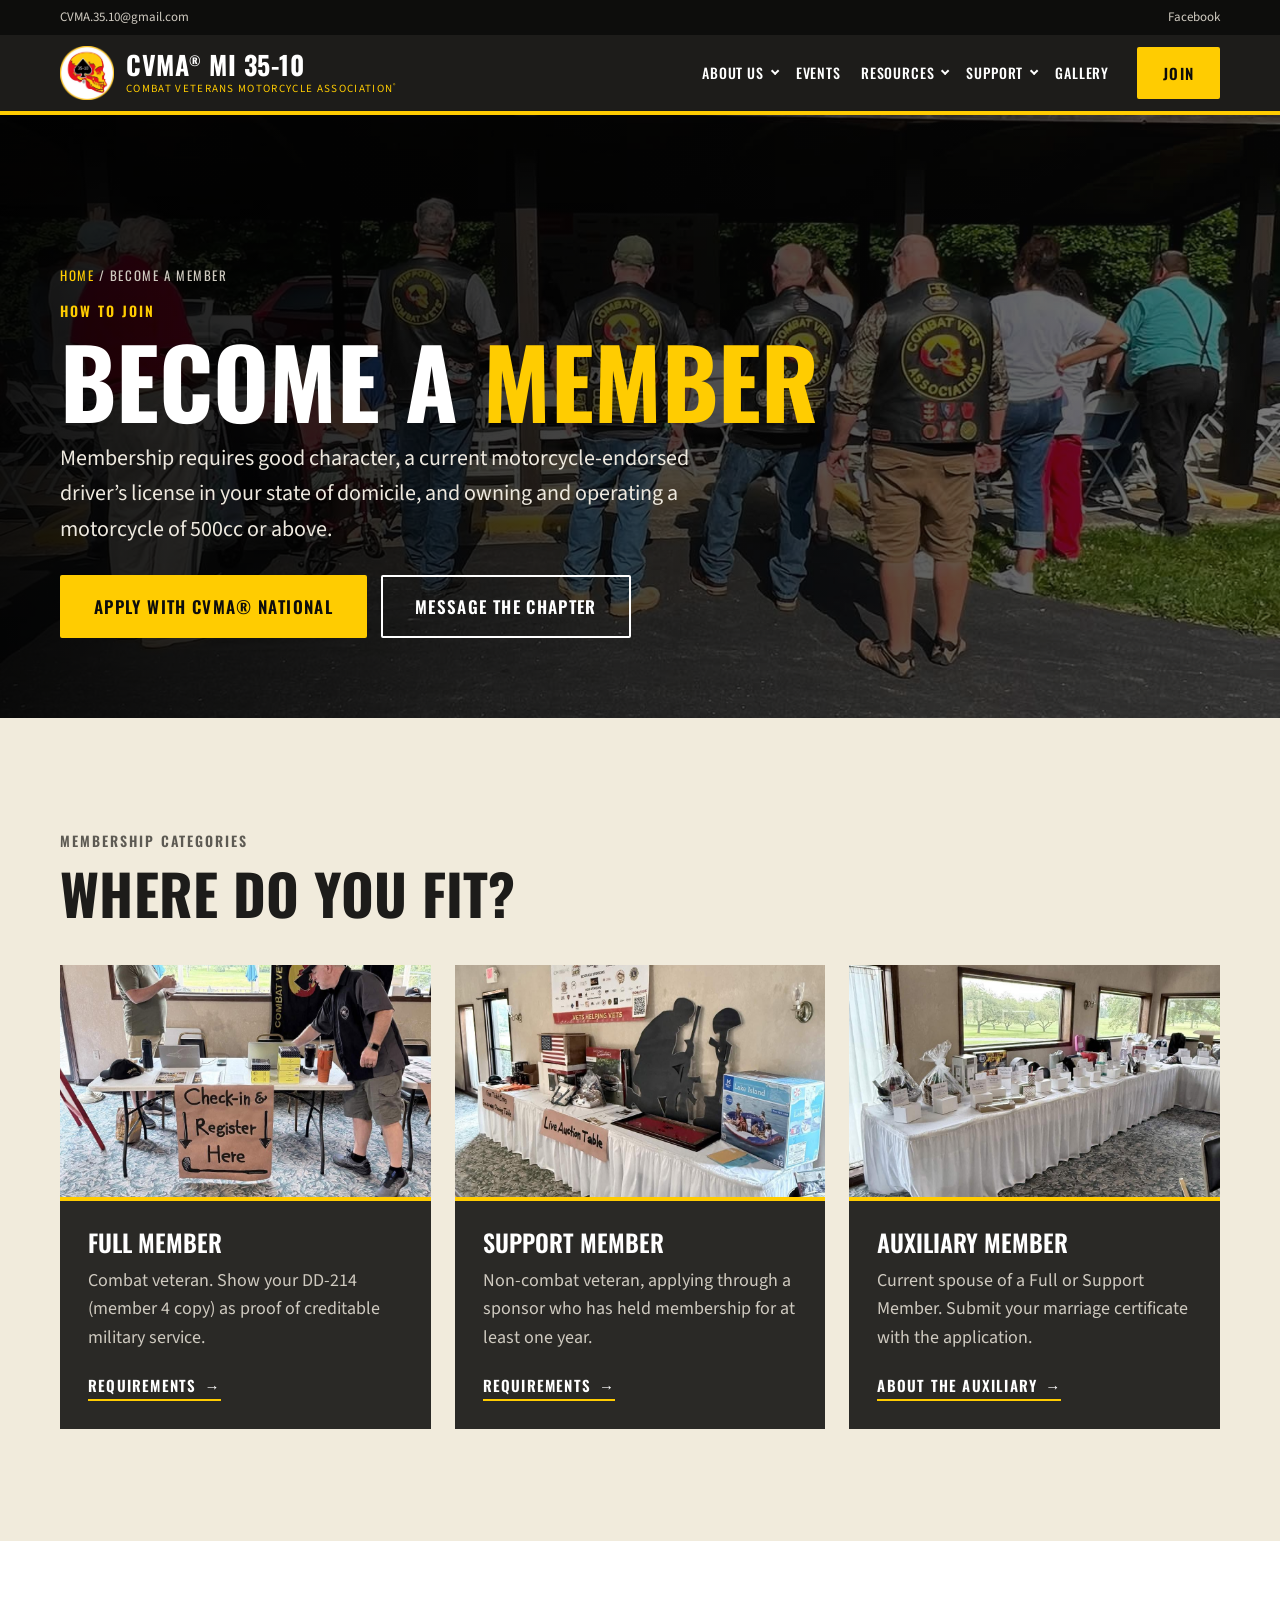
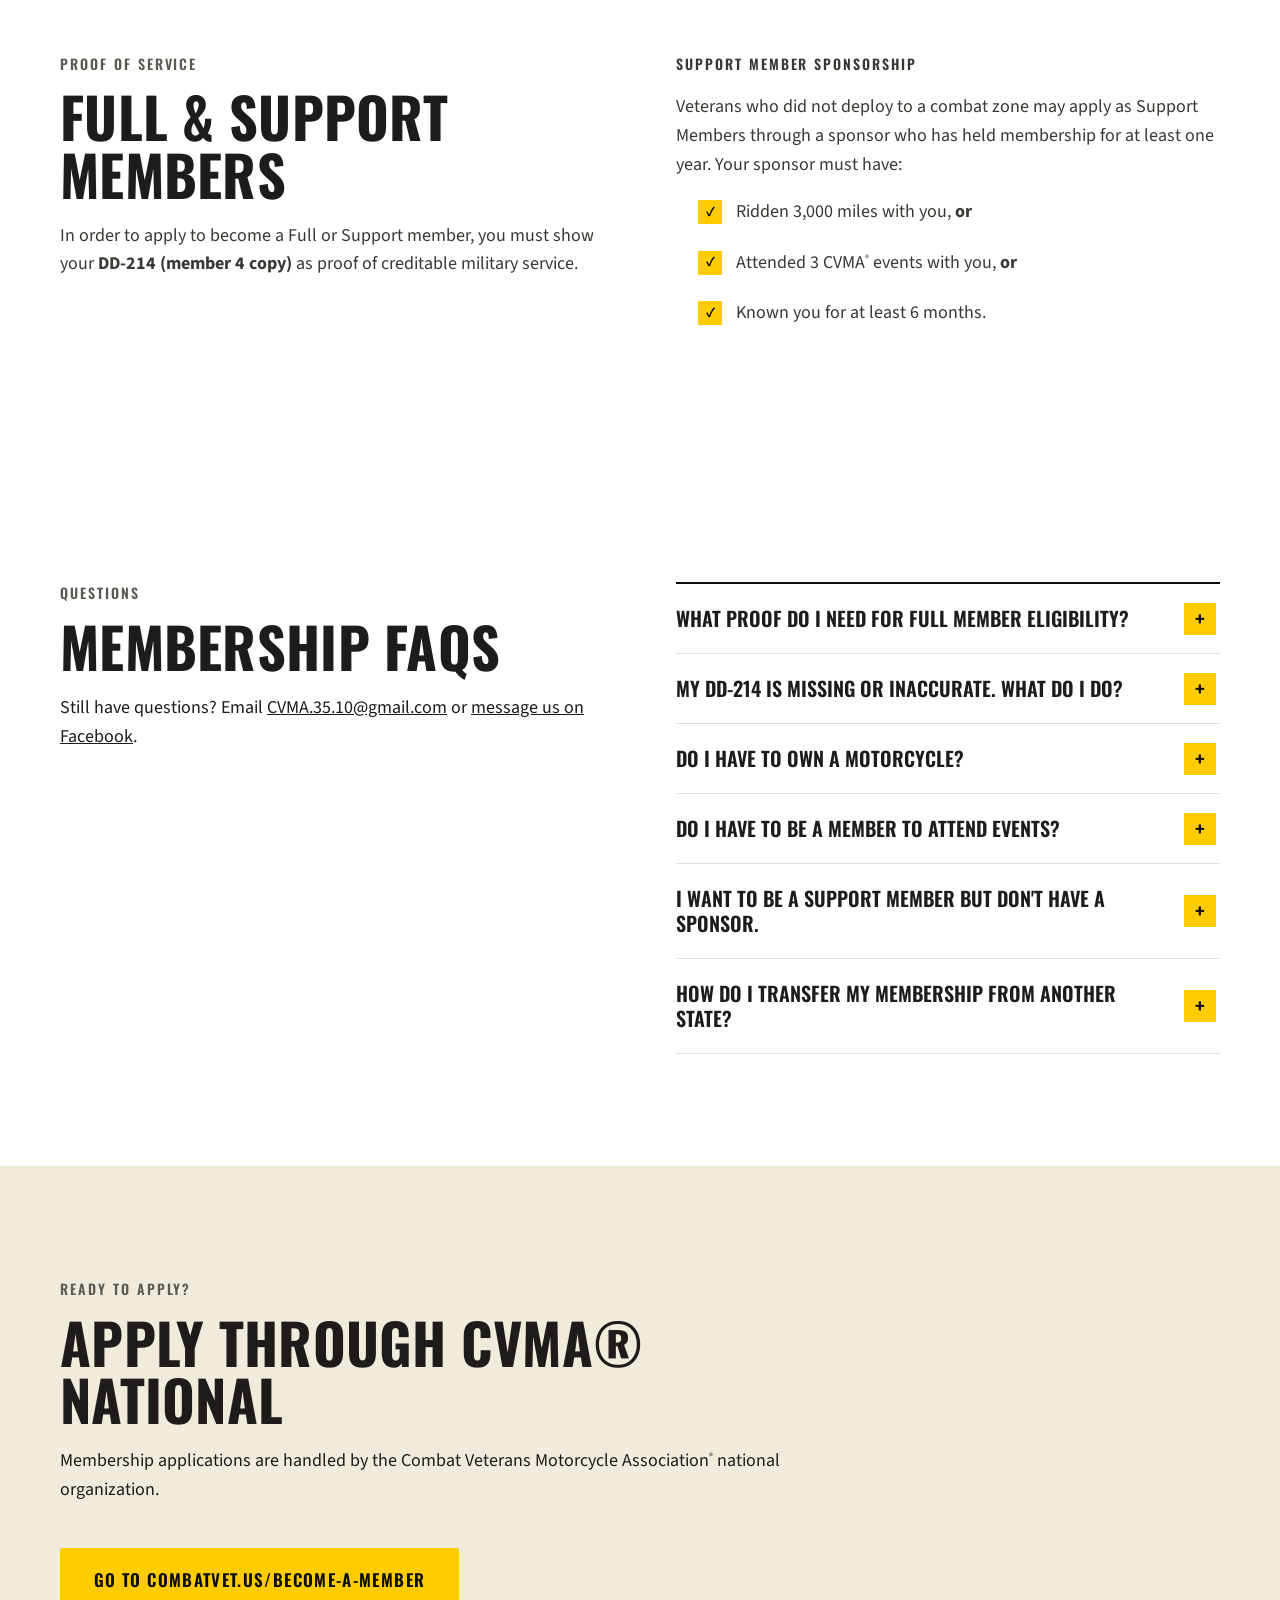
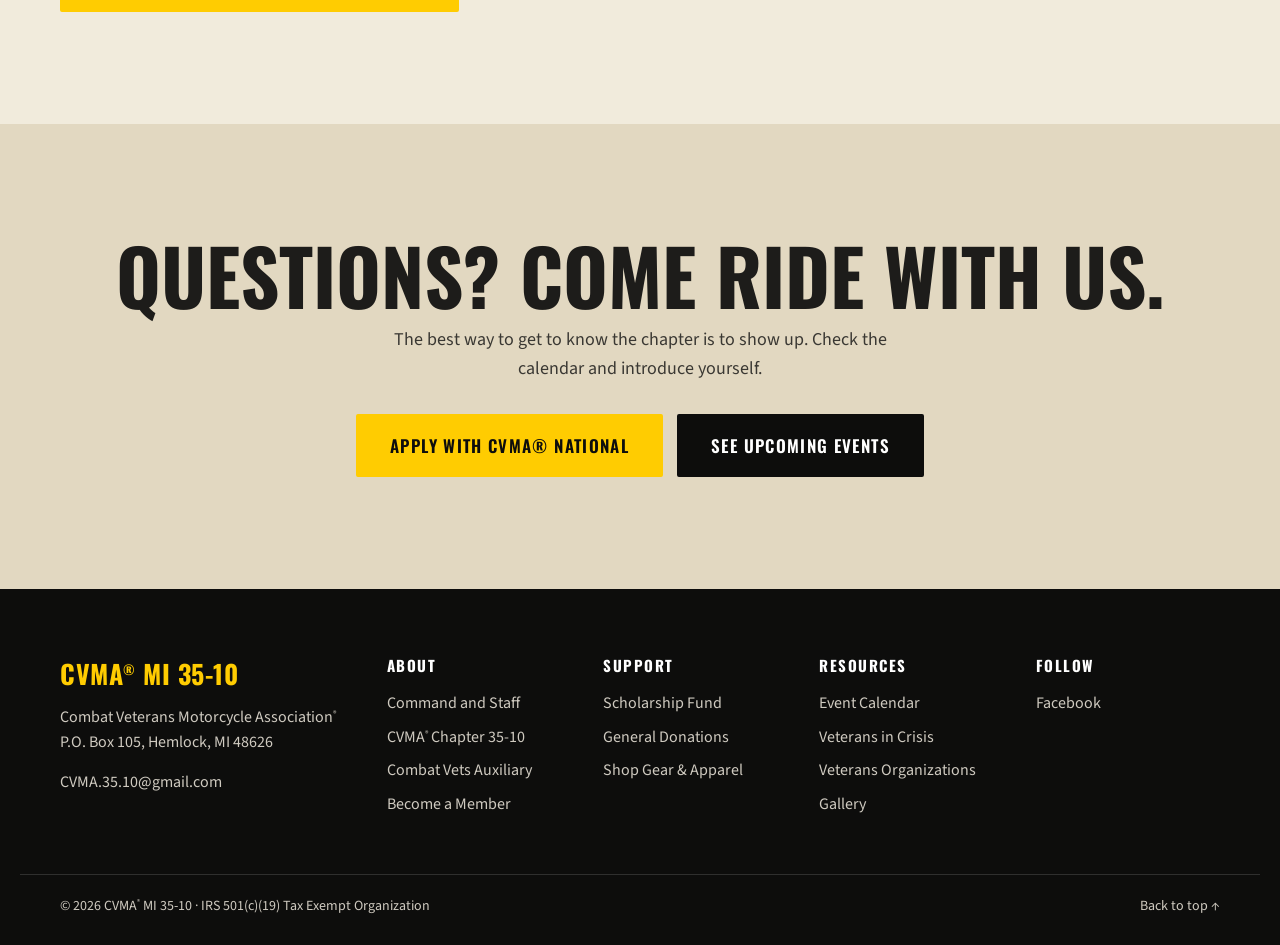
==== commit 9876890c: "Branch cleanup: R fixes, Members out, WNEM embed, hero swap, ODL logo, CONTACT US, HEIC to JPG, Fuma" ====
--- a/become-a-member/index.html
+++ b/become-a-member/index.html
@@ -56,7 +56,7 @@
           <p>Veterans who did not deploy to a combat zone may apply as Support Members through a sponsor who has held membership for at least one year. Your sponsor must have:</p>
           <ul class="checks">
             <li>Ridden 3,000 miles with you, <strong>or</strong></li>
-            <li>Attended 3 CVMA events with you, <strong>or</strong></li>
+            <li>Attended 3 CVMA<sup>®</sup> events with you, <strong>or</strong></li>
             <li>Known you for at least 6 months.</li>
           </ul>
         </div>
@@ -74,7 +74,7 @@
           <details><summary>What proof do I need for Full Member eligibility?</summary><div><p>You MUST have a DD-214 showing your combat service or verifiable, official documentation showing a combat award.</p></div></details>
           <details><summary>My DD-214 is missing or inaccurate. What do I do?</summary><div><p>You can request your records from the National Archives: <a href="https://www.archives.gov/veterans/military-service-records" target="_blank" rel="noopener">archives.gov/veterans/military-service-records</a>.</p></div></details>
           <details><summary>Do I have to own a motorcycle?</summary><div><p>Yes. You MUST own a motorcycle 500cc or larger and have a valid registration and insurance.</p></div></details>
-          <details><summary>Do I have to be a member to attend events?</summary><div><p>No. We welcome ALL vets to ride with CVMA 35-10 whether you are a member or not.</p></div></details>
+          <details><summary>Do I have to be a member to attend events?</summary><div><p>No. We welcome ALL vets to ride with CVMA<sup>®</sup> 35-10 whether you are a member or not.</p></div></details>
           <details><summary>I want to be a Support Member but don't have a sponsor.</summary><div><p>Come out to our meetings and events — that's the best way to meet members who can sponsor you.</p></div></details>
           <details><summary>How do I transfer my membership from another state?</summary><div><p>Contact your current State Rep to start the transfer.</p></div></details>
         </div>
@@ -86,7 +86,7 @@
         <div class="section__head">
           <p class="eyebrow">Ready to Apply?</p>
           <h2 class="h2">Apply through CVMA® National</h2>
-          <p>Membership applications are handled by the Combat Veterans Motorcycle Association national organization.</p>
+          <p>Membership applications are handled by the Combat Veterans Motorcycle Association<sup>®</sup> national organization.</p>
         </div>
         <a class="btn btn--gold btn--lg" href="https://www.combatvet.us/become-a-member" target="_blank" rel="noopener">Go to combatvet.us/become-a-member</a>
       </div>
--- a/css/styles.css
+++ b/css/styles.css
@@ -294,6 +294,10 @@
 .video { margin: 0; }
 .video__frame { position: relative; aspect-ratio: 16 / 9; background: var(--black); }
 .video__frame iframe { position: absolute; inset: 0; width: 100%; height: 100%; border: 0; }
+
+.video--wide {
+  grid-column: 1 / -1;
+}
 .video figcaption { font-family: var(--font-head); text-transform: uppercase; letter-spacing: .06em; font-weight: 600; font-size: 20px; padding: 14px 0 0; border-top: 4px solid var(--gold); margin-top: 0; }
 
 /* Crisis */
@@ -581,6 +585,14 @@
   .fb-feed { margin: 0 auto; }
 }
 .hero__media video { position: absolute; inset: 0; width: 100%; height: 100%; object-fit: cover; }
+
+.hero__media img {
+  position: absolute;
+  inset: 0;
+  width: 100%;
+  height: 100%;
+  object-fit: cover;
+}
 /* Second countdown band (dark), e.g. chapter events under the National Meeting */
 .countdown--dark { background: var(--ink); color: #fff; border-top: 4px solid var(--gold); }
 .countdown--dark .eyebrow { color: var(--gold); }
